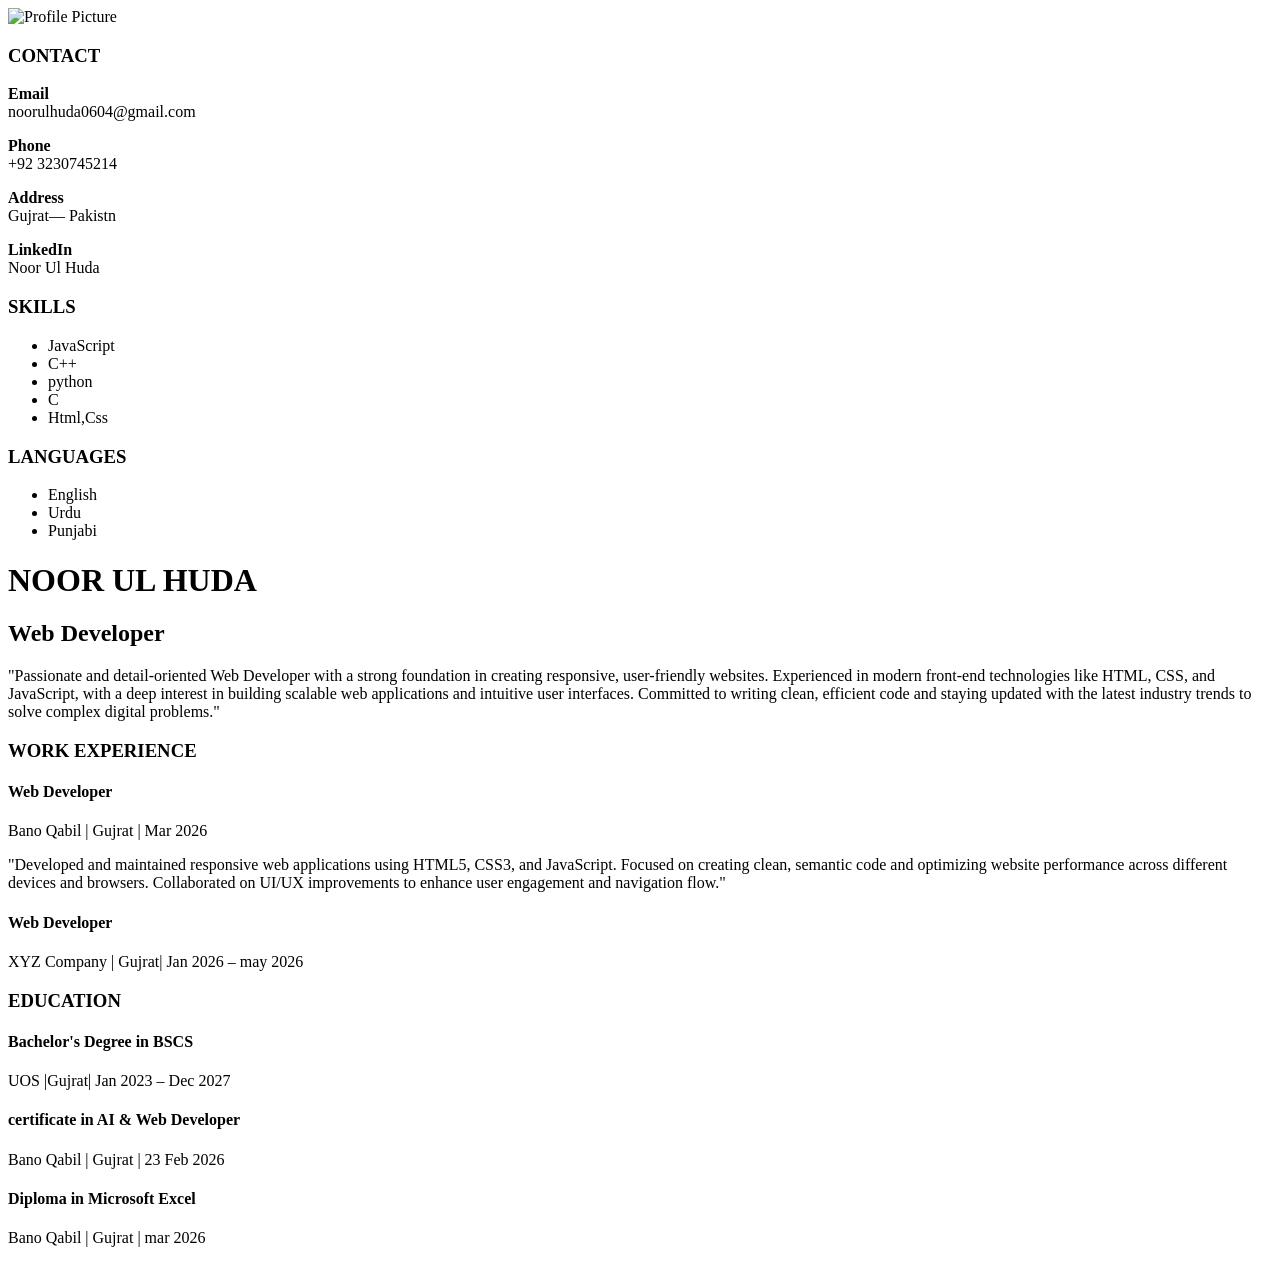
==== profile.html @ e1aba538 "Add files via upload" ====
<!DOCTYPE html>
<html lang="en">
<head>
    <meta charset="UTF-8">
    <meta name="viewport" content="width=device-width, initial-scale=1.0">
    <title>Professional CV - Olivia Wilson</title>
    <link rel="stylesheet" href="profile.css">
    <link href="https://fonts.googleapis.com/css2?family=Poppins:wght@300;400;600;700&display=swap" rel="stylesheet">
</head>
<body>
    <div class="cv-container">
        <aside class="sidebar">
            <div class="profile-img-container">
                <img src="TINY TAN 💜.jpg" alt="Profile Picture" class="profile-img">
            </div>

            <section class="sidebar-section">
                <h3>CONTACT</h3>
                <p><strong>Email</strong><br>noorulhuda0604@gmail.com</p>
                <p><strong>Phone</strong><br>+92 3230745214</p>
                <p><strong>Address</strong><br> Gujrat— Pakistn</p>
                <p><strong>LinkedIn</strong><br>Noor Ul Huda</p>
            </section>

            <section class="sidebar-section">
                <h3>SKILLS</h3>
                <ul>
                    <li>JavaScript</li>
                    <li>C++</li>
                    <li>python</li>
                    <li>C</li>
                    <li>Html,Css</li>
                </ul>
            </section>

            <section class="sidebar-section">
                <h3>LANGUAGES</h3>
                <ul>
                    <li>English</li>
                    <li>Urdu</li>
                    <li>Punjabi</li>
                </ul>
            </section>
        </aside>

        <main class="main-content">
            <header>
                <h1>NOOR UL HUDA</h1>
                <h2 class="job-title">Web Developer</h2>
                <p class="summary">
                    "Passionate and detail-oriented Web Developer with a strong foundation in creating responsive, user-friendly websites. Experienced in modern front-end technologies like HTML, CSS, and JavaScript, with a deep interest in building scalable web applications and intuitive user interfaces. Committed to writing clean, efficient code and staying updated with the latest industry trends to solve complex digital problems."
                </p>
            </header>

            <section class="content-section">
                <h3>WORK EXPERIENCE</h3>
                <div class="experience-item">
                    <h4>Web Developer</h4>
                    <p class="meta">Bano Qabil | Gujrat | Mar 2026</p>
                    <p>"Developed and maintained responsive web applications using HTML5, CSS3, and JavaScript. Focused on creating clean, semantic code and optimizing website performance across different devices and browsers. Collaborated on UI/UX improvements to enhance user engagement and navigation flow."</p>
                </div>

                <div class="experience-item">
                    <h4>Web Developer</h4>
                    <p class="meta">XYZ Company | Gujrat| Jan 2026 – may 2026</p>
                    <p></p>
                </div>
            </section>

            <section class="content-section">
                <h3>EDUCATION</h3>
                <div class="education-item">
                    <h4>Bachelor's Degree in BSCS</h4>
                    <p class="meta">UOS |Gujrat| Jan 2023 – Dec 2027</p>
                </div>
                <div class="education-item">
                    <h4>certificate in AI & Web Developer</h4>
                    <p class="meta">Bano Qabil | Gujrat | 23 Feb 2026</p>
                </div>
                <div class="education-item">
                    <h4>Diploma in Microsoft Excel</h4>
                    <p class="meta">Bano Qabil | Gujrat | mar 2026 </p>
                </div>
            </section>
        </main>
    </div>
</body>
</html>
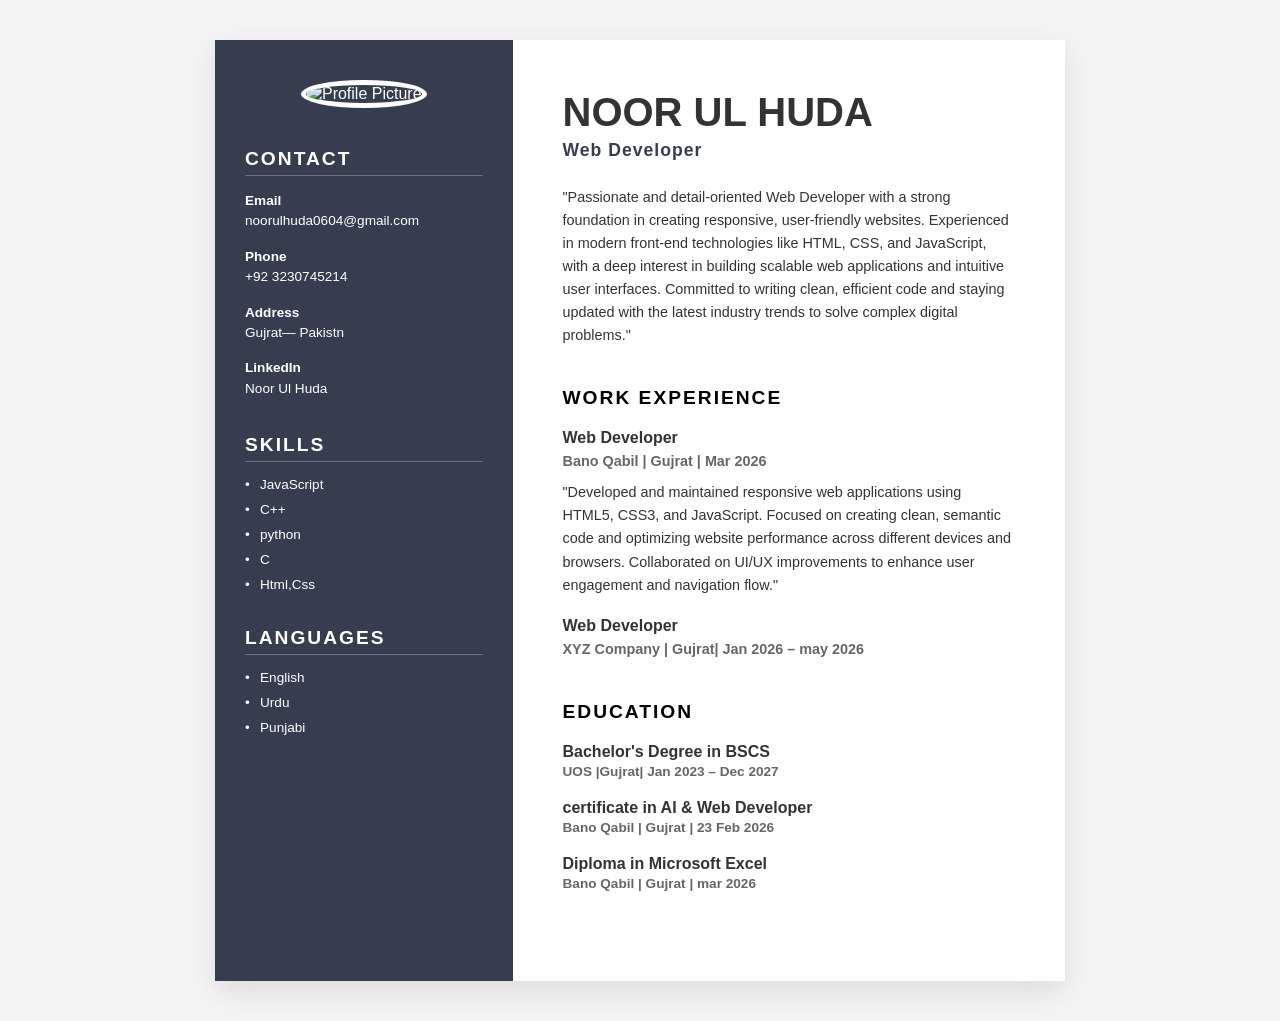
==== commit 6a0a6a4d: "Add files via upload" ====
--- a/profile.html
+++ b/profile.html
@@ -3,7 +3,7 @@
 <head>
     <meta charset="UTF-8">
     <meta name="viewport" content="width=device-width, initial-scale=1.0">
-    <title>Professional CV - Olivia Wilson</title>
+    <title>CV</title>
     <link rel="stylesheet" href="profile.css">
     <link href="https://fonts.googleapis.com/css2?family=Poppins:wght@300;400;600;700&display=swap" rel="stylesheet">
 </head>
@@ -11,7 +11,7 @@
     <div class="cv-container">
         <aside class="sidebar">
             <div class="profile-img-container">
-                <img src="TINY TAN 💜.jpg" alt="Profile Picture" class="profile-img">
+                <img src="TINY TAN .jpg" alt="Profile Picture" class="profile-img">
             </div>
 
             <section class="sidebar-section">
--- a/profile.css
+++ b/profile.css
@@ -0,0 +1,138 @@
+* {
+    margin: 0;
+    padding: 0;
+    box-sizing: border-box;
+}
+
+body {
+    font-family: 'Poppins', sans-serif;
+    background-color: #f4f4f4;
+    display: flex;
+    justify-content: center;
+    padding: 40px 0;
+}
+
+.cv-container {
+    width: 850px; /* Standard A4 ratio width */
+    background-color: #fff;
+    display: flex;
+    box-shadow: 0 10px 30px rgba(0,0,0,0.1);
+}
+
+/* Sidebar Styling */
+.sidebar {
+    width: 35%;
+    background-color: #353d4f; /* Dark Blue-Grey shade */
+    color: #fff;
+    padding: 40px 30px;
+}
+
+.profile-img-container {
+    text-align: center;
+    margin-bottom: 40px;
+}
+
+.profile-img {
+    width: 180px;
+    height: 180px;
+    border-radius: 50%;
+    object-fit: cover;
+    border: 5px solid #fff;
+}
+
+.sidebar-section {
+    margin-bottom: 35px;
+}
+
+.sidebar-section h3 {
+    font-size: 1.2rem;
+    letter-spacing: 2px;
+    border-bottom: 1px solid #ffffff44;
+    padding-bottom: 5px;
+    margin-bottom: 15px;
+}
+
+.sidebar-section p {
+    font-size: 0.85rem;
+    line-height: 1.5;
+    margin-bottom: 15px;
+    font-weight: 300;
+}
+
+.sidebar-section ul {
+    list-style: none;
+}
+
+.sidebar-section ul li {
+    font-size: 0.85rem;
+    margin-bottom: 10px;
+    font-weight: 300;
+    position: relative;
+    padding-left: 15px;
+}
+
+.sidebar-section ul li::before {
+    content: "•";
+    position: absolute;
+    left: 0;
+}
+
+/* Main Content Styling */
+.main-content {
+    width: 65%;
+    padding: 50px;
+    color: #333;
+}
+
+header h1 {
+    font-size: 2.5rem;
+    font-weight: 700;
+    margin-bottom: 5px;
+}
+
+.job-title {
+    font-size: 1.1rem;
+    font-weight: 600;
+    color: #353d4f;
+    margin-bottom: 25px;
+    letter-spacing: 1px;
+}
+
+.summary {
+    font-size: 0.9rem;
+    line-height: 1.6;
+    margin-bottom: 40px;
+}
+
+.content-section {
+    margin-bottom: 40px;
+}
+
+.content-section h3 {
+    font-size: 1.2rem;
+    letter-spacing: 2px;
+    margin-bottom: 20px;
+    color: #000;
+}
+
+.experience-item, .education-item {
+    margin-bottom: 20px;
+}
+
+.experience-item h4, .education-item h4 {
+    font-size: 1rem;
+    font-weight: 700;
+    margin-bottom: 3px;
+}
+
+.meta {
+    font-size: 0.85rem;
+    font-weight: 600;
+    color: #666;
+    margin-bottom: 8px;
+}
+
+.experience-item p {
+    font-size: 0.9rem;
+    line-height: 1.6;
+}
